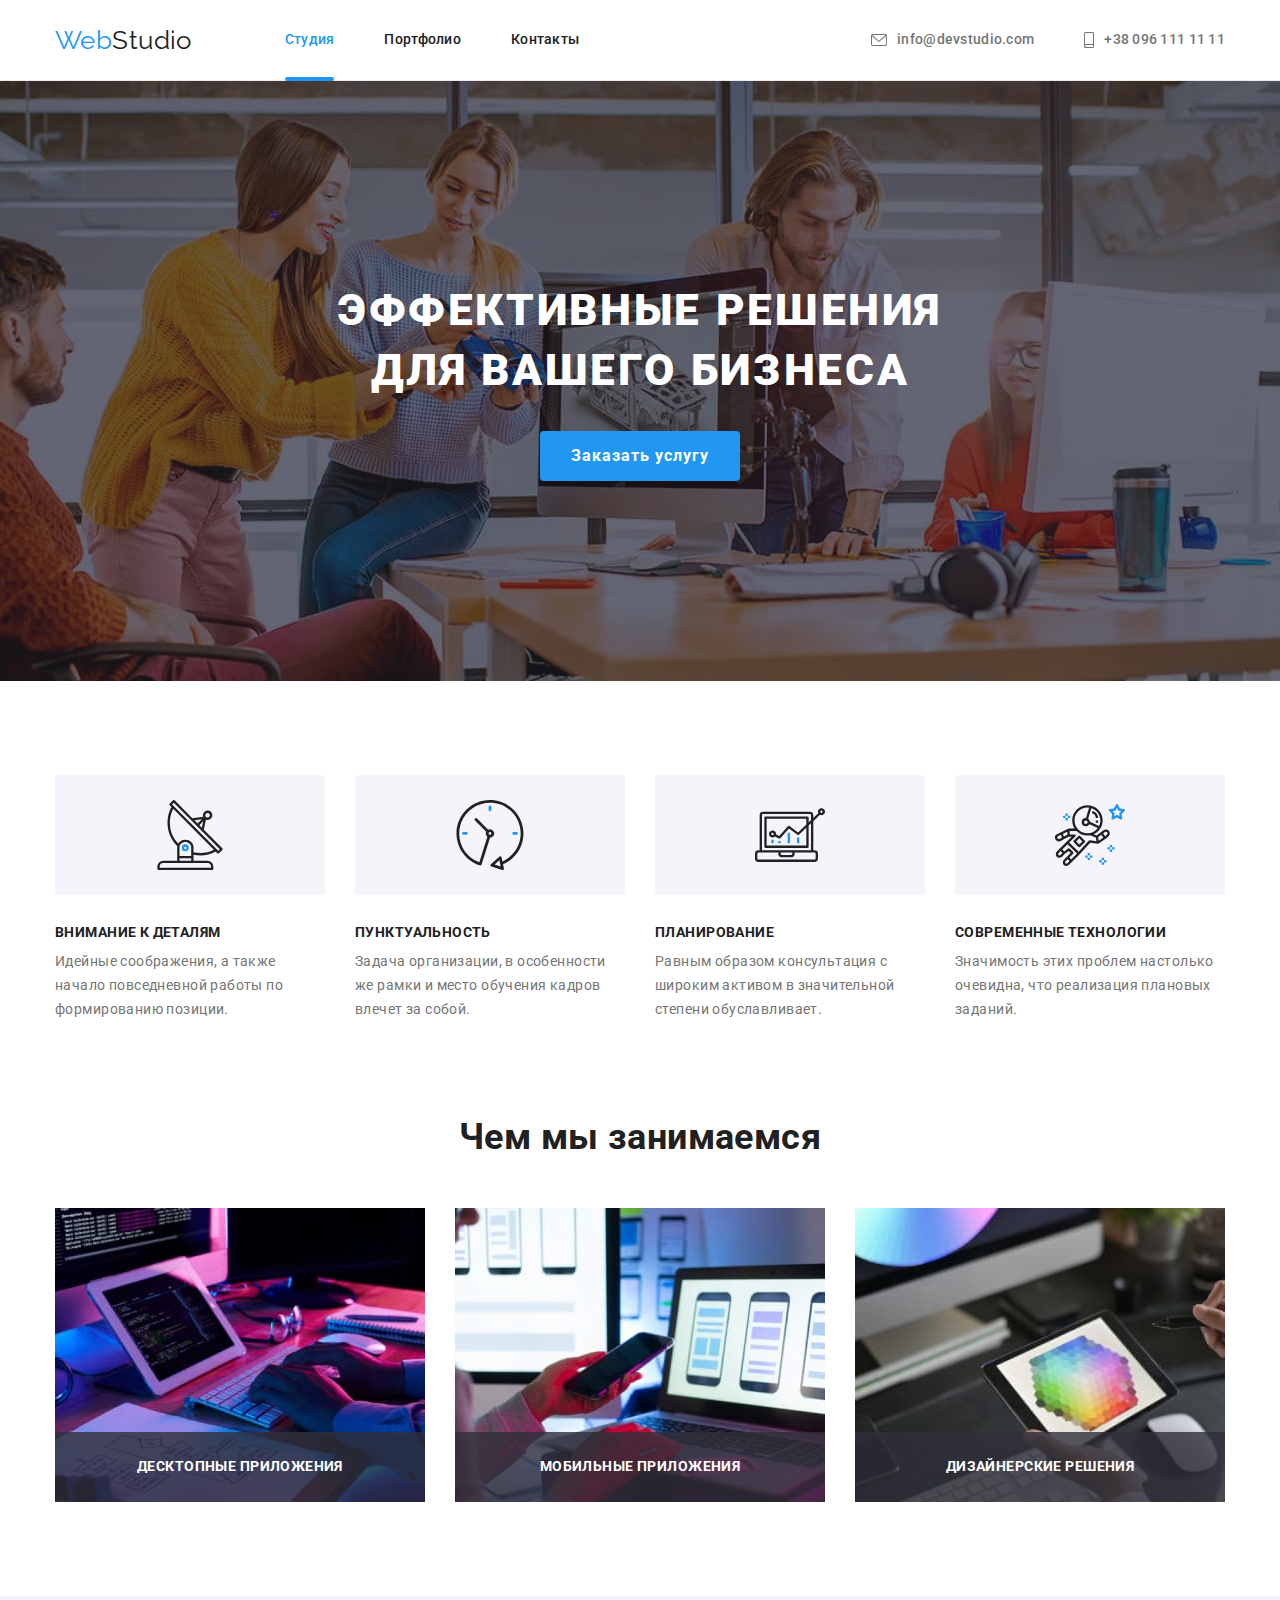
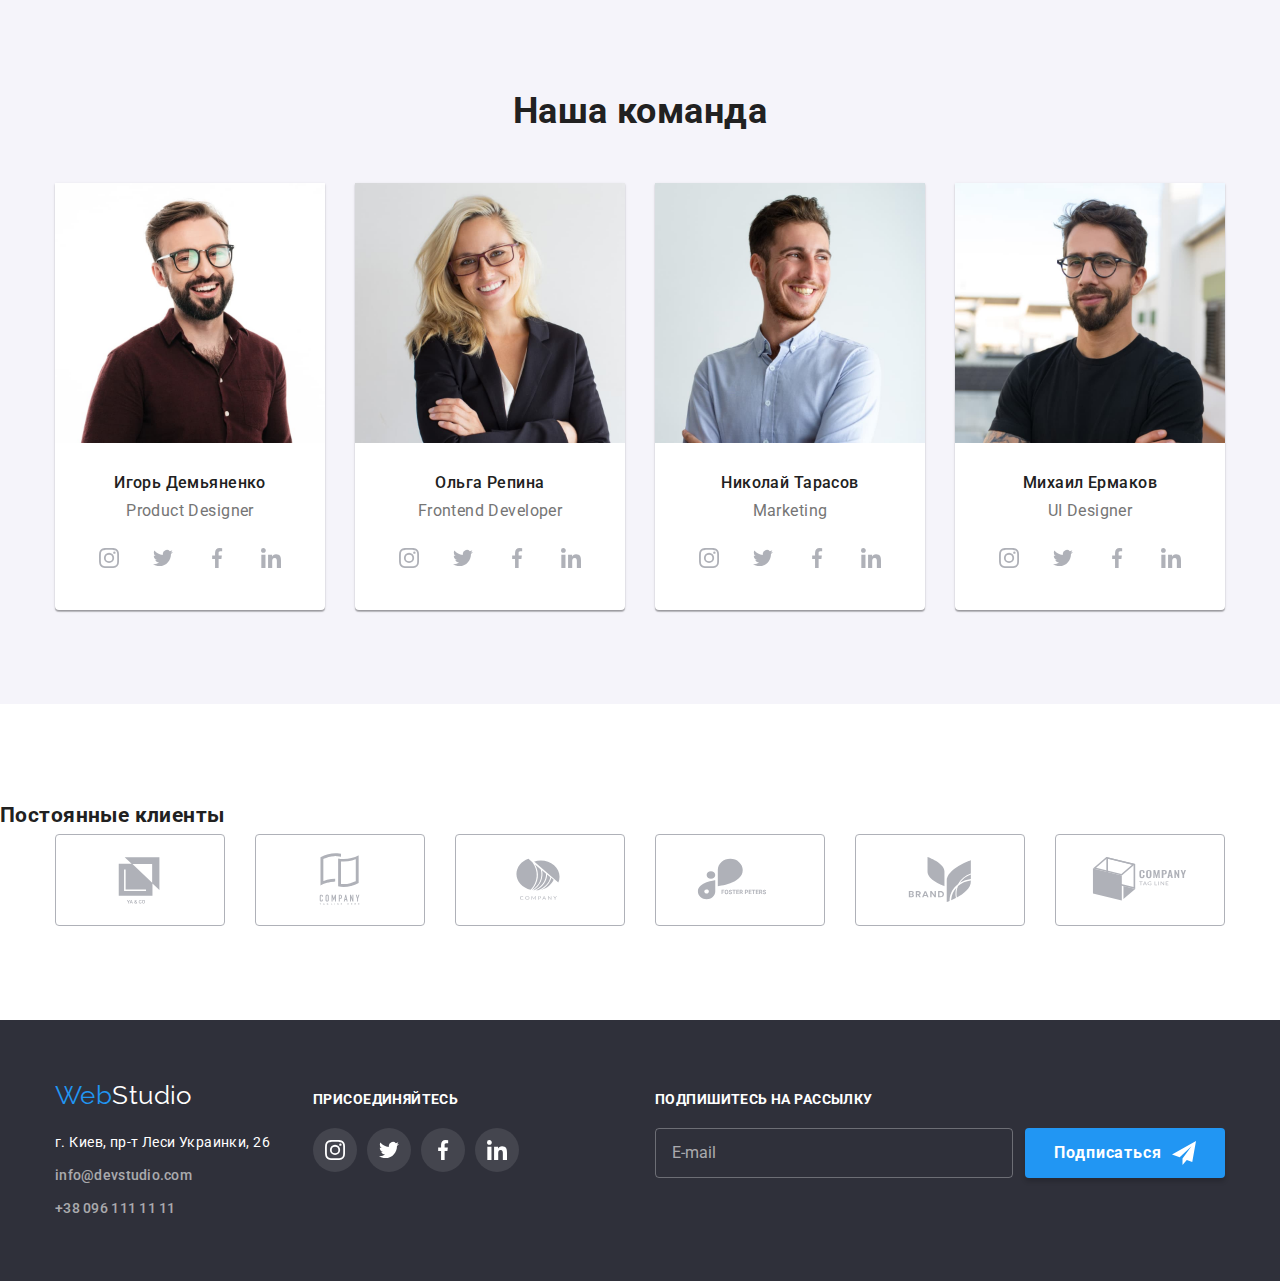
==== index.html @ b1c79ecc "Adds BEM and SASS" ====
<!DOCTYPE html>
<html lang="ru">
  <head>
    <meta charset="UTF-8" />
    <meta http-equiv="X-UA-Compatible" content="IE=edge" />
    <meta name="viewport" content="width=device-width, initial-scale=1.0" />
    <link
      href="https://fonts.googleapis.com/css2?family=Raleway:wght@700&family=Roboto:wght@400;500;700;900&display=swap"
      rel="stylesheet"
    />
    <link
      rel="stylesheet"
      href="https://cdnjs.cloudflare.com/ajax/libs/modern-normalize/1.1.0/modern-normalize.css"
    />
    <link rel="stylesheet" href="./css/main.min.css" />
    <title>Web Studio</title>
  </head>
  <body>
    <header class="header">
      <div class="container header__container">
        <nav class="nav-wrapper">
          <a lang="en" class="logo" href="./index.html">
            <span class="logo__wrapper">Web</span>Studio
          </a>
          <ul class="site-nav">
            <li class="site-nav__item">
              <a class="site-nav__link site-nav__link--current" href="./index.html">Студия</a>
            </li>
            <li class="site-nav__item">
              <a class="site-nav__link" href="./portfolio.html">Портфолио</a>
            </li>
            <li class="site-nav__item">
              <a class="site-nav__link" href="#">Контакты</a>
            </li>
          </ul>
        </nav>
        <ul class="contacts">
          <li class="contacts__item">
            <a class="contacts__link" href="mailto:info@devstudio.com">
              <svg class="icon contacts__icon" width="16" height="12">
                <use href="./images/icons.svg#icon-envelope"></use>
              </svg>
              info@devstudio.com</a
            >
          </li>
          <li class="contacts__item">
            <a class="contacts__link" href="tel:+380961111111">
              <svg class="icon contacts__icon" width="10" height="16">
                <use href="./images/icons.svg#icon-smartphone"></use>
              </svg>
              +38 096 111 11 11</a
            >
          </li>
        </ul>
      </div>
    </header>
    <main>
      <section class="hero">
        <div class="container">
          <h1 class="hero__title">Эффективные решения для вашего бизнеса</h1>
          <button class="form-button" data-modal-open type="button">Заказать услугу</button>
        </div>
      </section>
      <section class="features">
        <div class="container">
          <h2 class="visually-hidden">особенности</h2>
          <ul class="features__list">
            <li class="features__item">
              <div class="features__icon">
                <svg class="icon" width="70" height="70">
                  <use href="./images/icons.svg#icon-antenna"></use>
                </svg>
              </div>
              <h3 class="title features__title">Внимание к деталям</h3>
              <p>
                Идейные соображения, а также начало повседневной работы по формированию позиции.
              </p>
            </li>
            <li class="features__item">
              <div class="features__icon">
                <svg class="icon" width="70" height="70">
                  <use href="./images/icons.svg#icon-clock"></use>
                </svg>
              </div>
              <h3 class="title features__title">Пунктуальность</h3>
              <p>
                Задача организации, в особенности же рамки и место обучения кадров влечет за собой.
              </p>
            </li>
            <li class="features__item">
              <div class="features__icon">
                <svg class="icon" width="70" height="70">
                  <use href="./images/icons.svg#icon-diagram"></use>
                </svg>
              </div>
              <h3 class="title features__title">Планирование</h3>
              <p>
                Равным образом консультация с широким активом в значительной степени обуславливает.
              </p>
            </li>
            <li class="features__item">
              <div class="features__icon">
                <svg class="icon" width="70" height="70">
                  <use href="./images/icons.svg#icon-astronaut"></use>
                </svg>
              </div>
              <h3 class="title features__title">Современные технологии</h3>
              <p>Значимость этих проблем настолько очевидна, что реализация плановых заданий.</p>
            </li>
          </ul>
        </div>
      </section>
      <section class="section">
        <div class="container">
          <h2 class="title section__title">Чем мы занимаемся</h2>
          <ul class="occupation">
            <li class="occupation__item">
              <img
                src="./images/codig.jpg"
                class="img"
                alt="Десктопные приложения"
                width="370"
                height="294"
              />
              <div class="occupation__overlay">Десктопные приложения</div>
            </li>
            <li class="occupation__item">
              <img
                src="./images/adaptation.jpg"
                class="img"
                alt="Мобильные приложения"
                width="370"
                height="294"
              />
              <div class="occupation__overlay">Мобильные приложения</div>
            </li>
            <li class="occupation__item">
              <img
                src="./images/design.jpg"
                class="img"
                alt="Дизайнерские решения"
                width="370"
                height="294"
              />
              <div class="occupation__overlay">Дизайнерские решения</div>
            </li>
          </ul>
        </div>
      </section>
      <section class="section team">
        <div class="container">
          <h2 class="title section__title">Наша команда</h2>
          <ul class="team__list">
            <li class="team__item">
              <img
                src="./images/product_designer.jpg"
                class="img"
                alt="Игорь Демьяненко"
                width="270"
                height="260"
              />
              <div class="team__wrapper">
                <h3 class="title team__title">Игорь Демьяненко</h3>
                <p class="team__position">Product Designer</p>
                <ul class="icons-box">
                  <li class="icons-box__item">
                    <a href="#" class="icons-box__link">
                      <svg class="icon" width="20" height="20">
                        <use href="./images/icons.svg#icon-instagram"></use>
                      </svg>
                    </a>
                  </li>
                  <li class="icons-box__item">
                    <a href="#" class="icons-box__link">
                      <svg class="icon" width="20" height="20">
                        <use href="./images/icons.svg#icon-twitter"></use>
                      </svg>
                    </a>
                  </li>
                  <li class="icons-box__item">
                    <a href="#" class="icons-box__link">
                      <svg class="icon" width="20" height="20">
                        <use href="./images/icons.svg#icon-facebook"></use>
                      </svg>
                    </a>
                  </li>
                  <li class="icons-box__item">
                    <a href="#" class="icons-box__link">
                      <svg class="icon" width="20" height="20">
                        <use href="./images/icons.svg#icon-linkedin"></use>
                      </svg>
                    </a>
                  </li>
                </ul>
              </div>
            </li>
            <li class="team__item">
              <img
                src="./images/frontend_developer.jpg"
                class="img"
                alt="Ольга Репина"
                width="270"
                height="260"
              />
              <div class="team__wrapper">
                <h3 class="title team__title">Ольга Репина</h3>
                <p class="team__position">Frontend Developer</p>
                <ul class="icons-box">
                  <li class="icons-box__item">
                    <a href="#" class="icons-box__link">
                      <svg class="icon" width="20" height="20">
                        <use href="./images/icons.svg#icon-instagram"></use>
                      </svg>
                    </a>
                  </li>
                  <li class="icons-box__item">
                    <a href="#" class="icons-box__link">
                      <svg class="icon" width="20" height="20">
                        <use href="./images/icons.svg#icon-twitter"></use>
                      </svg>
                    </a>
                  </li>
                  <li class="icons-box__item">
                    <a href="#" class="icons-box__link">
                      <svg class="icon" width="20" height="20">
                        <use href="./images/icons.svg#icon-facebook"></use>
                      </svg>
                    </a>
                  </li>
                  <li class="icons-box__item">
                    <a href="#" class="icons-box__link">
                      <svg class="icon" width="20" height="20">
                        <use href="./images/icons.svg#icon-linkedin"></use>
                      </svg>
                    </a>
                  </li>
                </ul>
              </div>
            </li>
            <li class="team__item">
              <img
                src="./images/marketing.jpg"
                class="img"
                alt="Николай Тарасов"
                width="270"
                height="260"
              />
              <div class="team__wrapper">
                <h3 class="title team__title">Николай Тарасов</h3>
                <p class="team__position">Marketing</p>
                <ul class="icons-box">
                  <li class="icons-box__item">
                    <a href="#" class="icons-box__link">
                      <svg class="icon" width="20" height="20">
                        <use href="./images/icons.svg#icon-instagram"></use>
                      </svg>
                    </a>
                  </li>
                  <li class="icons-box__item">
                    <a href="#" class="icons-box__link">
                      <svg class="icon" width="20" height="20">
                        <use href="./images/icons.svg#icon-twitter"></use>
                      </svg>
                    </a>
                  </li>
                  <li class="icons-box__item">
                    <a href="#" class="icons-box__link">
                      <svg class="icon" width="20" height="20">
                        <use href="./images/icons.svg#icon-facebook"></use>
                      </svg>
                    </a>
                  </li>
                  <li class="icons-box__item">
                    <a href="#" class="icons-box__link">
                      <svg class="icon" width="20" height="20">
                        <use href="./images/icons.svg#icon-linkedin"></use>
                      </svg>
                    </a>
                  </li>
                </ul>
              </div>
            </li>
            <li class="team__item">
              <img
                src="./images/ui_designer.jpg"
                class="img"
                alt="Михаил Ермаков"
                width="270"
                height="260"
              />
              <div class="team__wrapper">
                <h3 class="title team__title">Михаил Ермаков</h3>
                <p class="team__position">UI Designer</p>
                <ul class="icons-box">
                  <li class="icons-box__item">
                    <a href="#" class="icons-box__link">
                      <svg class="icon" width="20" height="20">
                        <use href="./images/icons.svg#icon-instagram"></use>
                      </svg>
                    </a>
                  </li>
                  <li class="icons-box__item">
                    <a href="#" class="icons-box__link">
                      <svg class="icon" width="20" height="20">
                        <use href="./images/icons.svg#icon-twitter"></use>
                      </svg>
                    </a>
                  </li>
                  <li class="icons-box__item">
                    <a href="#" class="icons-box__link">
                      <svg class="icon" width="20" height="20">
                        <use href="./images/icons.svg#icon-facebook"></use>
                      </svg>
                    </a>
                  </li>
                  <li class="icons-box__item">
                    <a href="#" class="icons-box__link">
                      <svg class="icon" width="20" height="20">
                        <use href="./images/icons.svg#icon-linkedin"></use>
                      </svg>
                    </a>
                  </li>
                </ul>
              </div>
            </li>
          </ul>
        </div>
      </section>
      <section class="section">
        <h2 class="title section-title">Постоянные клиенты</h2>
        <div class="container">
          <ul class="clients">
            <li class="clients__item">
              <a href="#" class="clients__link">
                <svg class="icon" width="106" height="60">
                  <use href="./images/icons.svg#icon-logo"></use>
                </svg>
              </a>
            </li>
            <li class="clients__item">
              <a href="#" class="clients__link">
                <svg class="icon" width="106" height="60">
                  <use href="./images/icons.svg#icon-logo_2"></use>
                </svg>
              </a>
            </li>
            <li class="clients__item">
              <a href="#" class="clients__link">
                <svg class="icon" width="106" height="60">
                  <use href="./images/icons.svg#icon-logo_3"></use>
                </svg>
              </a>
            </li>
            <li class="clients__item">
              <a href="#" class="clients__link">
                <svg class="icon" width="106" height="60">
                  <use href="./images/icons.svg#icon-logo_4"></use>
                </svg>
              </a>
            </li>
            <li class="clients__item">
              <a href="#" class="clients__link">
                <svg class="icon" width="106" height="60">
                  <use href="./images/icons.svg#icon-logo_5"></use>
                </svg>
              </a>
            </li>
            <li class="clients__item">
              <a href="#" class="clients__link">
                <svg class="icon" width="106" height="60">
                  <use href="./images/icons.svg#icon-logo_6"></use>
                </svg>
              </a>
            </li>
          </ul>
        </div>
      </section>
    </main>
    <footer class="footer">
      <div class="container footer__container">
        <div class="address-wrapper">
          <a lang="en" class="logo footer__logo" href="./index.html"
            ><span class="logo__wrapper">Web</span>Studio</a
          >
          <address class="contact-info">
            <p>г. Киев, пр-т Леси Украинки, 26</p>
            <a class="contact-info__link" href="mailto:info@devstudio.com">info@devstudio.com</a>
            <br />
            <a class="contact-info__link" href="tel:+380961111111">+38 096 111 11 11</a>
          </address>
        </div>
        <div class="social-icons">
          <h2 class="title social-icons__title">Присоединяйтесь</h2>
          <ul class="icons-box">
            <li class="icons-box__item">
              <a href="#" class="icons-box__link social-icons__link">
                <svg class="icon" width="20" height="20">
                  <use href="./images/icons.svg#icon-instagram"></use>
                </svg>
              </a>
            </li>
            <li class="icons-box__item">
              <a href="#" class="icons-box__link social-icons__link">
                <svg class="icon" width="20" height="20">
                  <use href="./images/icons.svg#icon-twitter"></use>
                </svg>
              </a>
            </li>
            <li class="icons-box__item">
              <a href="#" class="icons-box__link social-icons__link">
                <svg class="icon" width="20" height="20">
                  <use href="./images/icons.svg#icon-facebook"></use>
                </svg>
              </a>
            </li>
            <li class="icons-box__item">
              <a href="#" class="icons-box__link social-icons__link">
                <svg class="icon" width="20" height="20">
                  <use href="./images/icons.svg#icon-linkedin"></use>
                </svg>
              </a>
            </li>
          </ul>
        </div>
        <form class="subscribe-form" name="subscribe-form" autocomplete="on">
          <label class="title subscribe-form__title" for="footer-email"
            >Подпишитесь на рассылку</label
          >
          <div class="subscribe-form__wrapper">
            <input
              class="subscribe-form__input"
              id="footer-email"
              name="footer-email"
              type="email"
              placeholder="E-mail"
            />
            <button class="form-button subscribe-form__form-button" type="submit">
              Подписаться
              <svg class="icon form-button__icon" width="24" height="24">
                <use href="./images/icons.svg#icon-send"></use>
              </svg>
            </button>
          </div>
        </form>
      </div>
    </footer>
    <div class="modal__backdrop modal__backdrop--is-hidden" data-modal>
      <div class="modal">
        <button class="modal__button" data-modal-close type="button">
          <svg class="icon" width="18" height="18">
            <use href="./images/icons.svg#icon-close"></use>
          </svg>
        </button>
        <h2 class="title modal__title">Оставьте свои данные, мы вам перезвоним</h2>
        <form class="order-form" name="order-form" autocomplete="on">
          <label class="order-form__label">
            <span class="order-form__label-name">Имя</span>
            <input class="order-form__input" name="modal-name" type="text" />
            <span class="order-form__label-icon">
              <svg class="icon" width="18" height="18">
                <use href="./images/icons.svg#person-form"></use>
              </svg>
            </span>
          </label>
          <label class="order-form__label">
            <span class="order-form__label-name">Телефон</span>
            <input class="order-form__input" name="modal-phone" type="tel" />
            <span class="order-form__label-icon">
              <svg class="icon" width="18" height="18">
                <use href="./images/icons.svg#phone-form"></use>
              </svg>
            </span>
          </label>
          <label class="order-form__label">
            <span class="order-form__label-name">Почта</span>
            <input class="order-form__input" name="modal-email" type="email" />
            <span class="order-form__label-icon">
              <svg class="icon" width="18" height="18">
                <use href="./images/icons.svg#email-form"></use>
              </svg>
            </span>
          </label>
          <label class="order-form__label">
            <span class="order-form__label-name">Комментарий</span>
            <textarea
              class="order-form__comments"
              name="comments"
              placeholder="Введите текст"
            ></textarea>
          </label>
          <label class="order-form__label-checkbox">
            <input class="order-form__agree-checkbox" name="agree-checkbox" type="checkbox" />
            <svg class="order-form__checkbox-icon" width="16" height="15">
              <use href="./images/icons.svg#icon-check"></use>
            </svg>
            Соглашаюсь с рассылкой и принимаю&nbsp
            <a class="order-form__checkbox-link" href="#">Условия договора</a>
          </label>
          <button class="form-button modal__form-button" type="submit">Отправить</button>
        </form>
      </div>
    </div>
    <script src="./js/modal.js"></script>
  </body>
</html>
---- css/main.min.css ----
body{font-family:'Roboto', Tahoma, Geneva, Verdana, sans-serif;font-size:14px;line-height:1.71;letter-spacing:0.03em;color:#757575;background-color:#fff}h1,h2,h3,p{margin-top:0;margin-bottom:0}ul{margin-top:0;margin-bottom:0;padding-left:0;list-style:none}.container{margin-right:auto;margin-left:auto;padding-right:15px;padding-left:15px;width:1200px}.container--flexed{display:-webkit-box;display:-ms-flexbox;display:flex;-webkit-box-align:center;-ms-flex-align:center;align-items:center}.nav-wrapper{display:-webkit-box;display:-ms-flexbox;display:flex;-webkit-box-align:center;-ms-flex-align:center;align-items:center}.visually-hidden{position:absolute;clip:rect(0 0 0 0);width:1px;height:1px;margin:-1px}.section{padding-top:94px;padding-bottom:94px}.section__title{margin-bottom:50px;font-size:36px;line-height:1.17;text-align:center}.form-button{width:200px;padding:10px 0;border-width:0;border-radius:4px;-webkit-box-shadow:0px 4px 4px rgba(0,0,0,0.15);box-shadow:0px 4px 4px rgba(0,0,0,0.15);-webkit-transition:background-color 250ms cubic-bezier(0.4, 0, 0.2, 1);transition:background-color 250ms cubic-bezier(0.4, 0, 0.2, 1);font-weight:700;font-size:16px;line-height:1.87;text-align:center;letter-spacing:0.06em;cursor:pointer;color:#fff;background-color:#2196f3}.form-button:hover,.form-button:focus{background-color:#188ce8}.form-button__icon{margin-left:10px}.button{display:inline-block;padding-top:6px;padding-bottom:6px;padding-left:22px;padding-right:22px;border-width:0;border-radius:4px;-webkit-transition:color 250ms cubic-bezier(0.4, 0, 0.2, 1),background-color 250ms cubic-bezier(0.4, 0, 0.2, 1),-webkit-box-shadow 250ms cubic-bezier(0.4, 0, 0.2, 1);transition:color 250ms cubic-bezier(0.4, 0, 0.2, 1),background-color 250ms cubic-bezier(0.4, 0, 0.2, 1),-webkit-box-shadow 250ms cubic-bezier(0.4, 0, 0.2, 1);transition:color 250ms cubic-bezier(0.4, 0, 0.2, 1),background-color 250ms cubic-bezier(0.4, 0, 0.2, 1),box-shadow 250ms cubic-bezier(0.4, 0, 0.2, 1);transition:color 250ms cubic-bezier(0.4, 0, 0.2, 1),background-color 250ms cubic-bezier(0.4, 0, 0.2, 1),box-shadow 250ms cubic-bezier(0.4, 0, 0.2, 1),-webkit-box-shadow 250ms cubic-bezier(0.4, 0, 0.2, 1);font-family:inherit;font-weight:500;font-size:16px;line-height:1.62;cursor:pointer;color:#212121;background-color:#f5f4fa}.button:hover,.button:focus,.button--current{color:#fff;background-color:#2196f3;-webkit-box-shadow:0px 3px 1px rgba(0,0,0,0.1),0px 1px 2px rgba(0,0,0,0.08),0px 2px 2px rgba(0,0,0,0.12);box-shadow:0px 3px 1px rgba(0,0,0,0.1),0px 1px 2px rgba(0,0,0,0.08),0px 2px 2px rgba(0,0,0,0.12)}.title{font-weight:700;color:#212121}.icon{display:block;fill:currentColor}.img{display:block}.header{border-bottom:1px solid #ececec}.header__container{display:-webkit-box;display:-ms-flexbox;display:flex;-webkit-box-align:center;-ms-flex-align:center;align-items:center}.logo{font-family:'Raleway', Tahoma, Geneva, Verdana, sans-serif;font-size:26px;line-height:1.19;color:#212121;text-decoration:none}.logo__wrapper{color:#2196f3}.site-nav{display:-webkit-box;display:-ms-flexbox;display:flex;margin-left:93px}.site-nav__item{position:relative}.site-nav__item:not(:last-child){margin-right:50px}.site-nav__link{display:block;padding-top:32px;padding-bottom:32px;-webkit-transition:color 250ms cubic-bezier(0.4, 0, 0.2, 1);transition:color 250ms cubic-bezier(0.4, 0, 0.2, 1);font-weight:500;line-height:1.14;letter-spacing:0.02em;color:#212121;text-decoration:none}.site-nav__link:hover,.site-nav__link:focus{color:#2196f3}.site-nav__link--current{color:#2196f3}.site-nav__link--current::after{content:'';position:absolute;left:0;bottom:-1px;height:4px;width:100%;background-color:#2196f3;border-radius:2px}.contacts{display:-webkit-box;display:-ms-flexbox;display:flex;margin-left:auto}.contacts__item+.contacts__item{margin-left:50px}.contacts__link{display:-webkit-box;display:-ms-flexbox;display:flex;-webkit-box-align:center;-ms-flex-align:center;align-items:center;-webkit-transition:color 250ms cubic-bezier(0.4, 0, 0.2, 1);transition:color 250ms cubic-bezier(0.4, 0, 0.2, 1);font-weight:500;line-height:1.14;letter-spacing:0.02em;text-decoration:none;color:inherit}.contacts__link:hover,.contacts__link:focus{color:#2196f3}.contacts__icon{margin-right:10px}.hero{max-width:1600px;margin:auto;padding-top:200px;padding-bottom:200px;background-color:#2f303a;background-image:-webkit-gradient(linear, left top, right top, from(rgba(47,48,58,0.4)), to(rgba(47,48,58,0.4))),url(../images/hero-img.jpg);background-image:linear-gradient(to right, rgba(47,48,58,0.4), rgba(47,48,58,0.4)),url(../images/hero-img.jpg);background-size:cover;background-position:center;text-align:center}.hero__title{margin-left:auto;margin-right:auto;margin-bottom:30px;width:696px;font-weight:900;font-size:44px;line-height:1.36;text-align:center;letter-spacing:0.06em;text-transform:uppercase;color:#fff}.features{padding-top:94px}.features__title{margin-bottom:10px;font-size:inherit;line-height:1.14;text-transform:uppercase}.features__list{display:-webkit-box;display:-ms-flexbox;display:flex}.features__item{width:270px}.features__item:not(:last-child){margin-right:30px}.features__icon{display:-webkit-box;display:-ms-flexbox;display:flex;height:120px;-webkit-box-pack:center;-ms-flex-pack:center;justify-content:center;-webkit-box-align:center;-ms-flex-align:center;align-items:center;background-color:#f5f4fa;border-radius:4px;margin-bottom:30px}.occupation{display:-webkit-box;display:-ms-flexbox;display:flex;-webkit-box-pack:justify;-ms-flex-pack:justify;justify-content:space-between}.occupation__item{position:relative}.occupation__overlay{position:absolute;left:0;bottom:0;width:100%;padding-top:27px;padding-bottom:27px;text-align:center;line-height:1.14;text-transform:uppercase;color:#fff;background-color:rgba(47,48,58,0.8);font-weight:700}.team{background-color:#f5f4fa}.team__list{display:-webkit-box;display:-ms-flexbox;display:flex;-webkit-box-pack:justify;-ms-flex-pack:justify;justify-content:space-between}.team__item{border-radius:0px 0px 4px 4px;text-align:center;background-color:#fff;-webkit-box-shadow:0px 1px 3px rgba(0,0,0,0.12),0px 1px 1px rgba(0,0,0,0.14),0px 2px 1px rgba(0,0,0,0.2);box-shadow:0px 1px 3px rgba(0,0,0,0.12),0px 1px 1px rgba(0,0,0,0.14),0px 2px 1px rgba(0,0,0,0.2)}.team__wrapper{padding:30px 32px}.team__title{margin-bottom:10px;font-weight:500;font-size:16px;line-height:1.19}.team__position{margin-bottom:16px;font-size:16px;line-height:1.18}.icons-box{display:-webkit-box;display:-ms-flexbox;display:flex}.icons-box__item{width:44px;height:44px}.icons-box__item:not(:last-child){margin-right:10px}.icons-box__link{display:-webkit-box;display:-ms-flexbox;display:flex;-webkit-box-align:center;-ms-flex-align:center;align-items:center;-webkit-box-pack:center;-ms-flex-pack:center;justify-content:center;width:100%;height:100%;border-radius:50%;-webkit-transition:color 250ms cubic-bezier(0.4, 0, 0.2, 1),background-color 250ms cubic-bezier(0.4, 0, 0.2, 1);transition:color 250ms cubic-bezier(0.4, 0, 0.2, 1),background-color 250ms cubic-bezier(0.4, 0, 0.2, 1);color:#afb1b8}.icons-box__link:hover,.icons-box__link:focus{background-color:#2196f3;color:#fff}.clients{display:-webkit-box;display:-ms-flexbox;display:flex;-webkit-box-pack:center;-ms-flex-pack:center;justify-content:center}.clients__item{width:170px;height:92px}.clients__item:not(:last-child){margin-right:30px}.clients__link{display:-webkit-box;display:-ms-flexbox;display:flex;-webkit-box-align:center;-ms-flex-align:center;align-items:center;-webkit-box-pack:center;-ms-flex-pack:center;justify-content:center;width:100%;height:100%;padding:0;border:1px solid #afb1b8;border-radius:4px;-webkit-transition:color 250ms cubic-bezier(0.4, 0, 0.2, 1),background-color 250ms cubic-bezier(0.4, 0, 0.2, 1),border-color 250ms cubic-bezier(0.4, 0, 0.2, 1);transition:color 250ms cubic-bezier(0.4, 0, 0.2, 1),background-color 250ms cubic-bezier(0.4, 0, 0.2, 1),border-color 250ms cubic-bezier(0.4, 0, 0.2, 1);color:#afb1b8}.clients__link:hover,.clients__link:focus{color:#2196f3;background-color:#fff;border-color:#2196f3}.portfolio-filter{display:-webkit-box;display:-ms-flexbox;display:flex;-webkit-box-pack:center;-ms-flex-pack:center;justify-content:center;margin-bottom:50px}.portfolio-filter__item:not(:last-child){margin-right:8px}.portfolio-list{display:-webkit-box;display:-ms-flexbox;display:flex;-ms-flex-wrap:wrap;flex-wrap:wrap}.portfolio-list__item{width:calc((100% - 60px) / 3);margin-right:30px;margin-bottom:30px;-webkit-transition:-webkit-box-shadow 250ms cubic-bezier(0.4, 0, 0.2, 1);transition:-webkit-box-shadow 250ms cubic-bezier(0.4, 0, 0.2, 1);transition:box-shadow 250ms cubic-bezier(0.4, 0, 0.2, 1);transition:box-shadow 250ms cubic-bezier(0.4, 0, 0.2, 1), -webkit-box-shadow 250ms cubic-bezier(0.4, 0, 0.2, 1)}.portfolio-list__item:nth-child(3n){margin-right:0}.portfolio-list__item:nth-last-child(-n+3){margin-bottom:0}.portfolio-list__item:hover .portfolio-list__img-overlay{-webkit-transform:translateY(0);transform:translateY(0)}.portfolio-list__item:hover,.portfolio-list__item:focus{-webkit-box-shadow:0px 1px 1px rgba(0,0,0,0.12),0px 4px 4px rgba(0,0,0,0.06),1px 4px 6px rgba(0,0,0,0.16);box-shadow:0px 1px 1px rgba(0,0,0,0.12),0px 4px 4px rgba(0,0,0,0.06),1px 4px 6px rgba(0,0,0,0.16)}.portfolio-list__img-wrapper{position:relative;overflow:hidden}.portfolio-list__img-overlay{position:absolute;top:0;left:0;width:100%;height:100%;-webkit-transform:translateY(100%);transform:translateY(100%);-webkit-transition:-webkit-transform 250ms cubic-bezier(0.4, 0, 0.2, 1);transition:-webkit-transform 250ms cubic-bezier(0.4, 0, 0.2, 1);transition:transform 250ms cubic-bezier(0.4, 0, 0.2, 1);transition:transform 250ms cubic-bezier(0.4, 0, 0.2, 1), -webkit-transform 250ms cubic-bezier(0.4, 0, 0.2, 1);padding:63px 24px;font-size:18px;line-height:1.56;color:#fff;background-color:rgba(33,150,243,0.9)}.portfolio-list__description-wrapper{padding:20px 24px;border:1px solid #eeeeee;border-top:none}.portfolio-list__title{margin-bottom:4px;font-size:18px;line-height:2;letter-spacing:0.06em}.portfolio-list__project-description{font-size:16px;line-height:1.87}.footer{padding-top:60px;padding-bottom:60px;background-color:#2f303a}.footer__container{display:-webkit-box;display:-ms-flexbox;display:flex;-webkit-box-pack:justify;-ms-flex-pack:justify;justify-content:space-between}.footer__logo{display:inline-block;padding-bottom:20px;color:#fff}.contact-info{font-style:normal;color:#fff}.contact-info__link{display:inline-block;margin-top:9px;-webkit-transition:color 250ms cubic-bezier(0.4, 0, 0.2, 1);transition:color 250ms cubic-bezier(0.4, 0, 0.2, 1);font-weight:500;line-height:1.71;letter-spacing:0.02em;text-decoration:none;color:rgba(255,255,255,0.6)}.contact-info__link:hover,.contact-info__link:focus{color:#2196f3}.social-icons{margin-right:93px;padding-top:12px}.social-icons__title{margin-bottom:20px;font-size:14px;line-height:1.14;color:#fff;text-transform:uppercase}.social-icons__link{-webkit-transition:background-color 250ms cubic-bezier(0.4, 0, 0.2, 1);transition:background-color 250ms cubic-bezier(0.4, 0, 0.2, 1);background-color:rgba(255,255,255,0.1);color:#fff}.subscribe-form{padding-top:12px}.subscribe-form__title{display:block;margin-bottom:20px;font-size:14px;line-height:1.14;color:#fff;text-transform:uppercase}.subscribe-form__wrapper{display:-webkit-box;display:-ms-flexbox;display:flex}.subscribe-form__input{width:358px;padding:15px 16px;margin-right:12px;-webkit-transition:border-color 250ms cubic-bezier(0.4, 0, 0.2, 1),outline 250ms cubic-bezier(0.4, 0, 0.2, 1);transition:border-color 250ms cubic-bezier(0.4, 0, 0.2, 1),outline 250ms cubic-bezier(0.4, 0, 0.2, 1);color:#fff;border:1px solid rgba(255,255,255,0.3);border-radius:4px;background-color:inherit}.subscribe-form__input::-webkit-input-placeholder{color:rgba(255,255,255,0.6);font-size:16px;line-height:1.25}.subscribe-form__input:-ms-input-placeholder{color:rgba(255,255,255,0.6);font-size:16px;line-height:1.25}.subscribe-form__input::-ms-input-placeholder{color:rgba(255,255,255,0.6);font-size:16px;line-height:1.25}.subscribe-form__input::placeholder{color:rgba(255,255,255,0.6);font-size:16px;line-height:1.25}.subscribe-form__input:focus{border-color:#2196f3;outline:#2196f3}.subscribe-form__form-button{display:-webkit-box;display:-ms-flexbox;display:flex;-webkit-box-align:center;-ms-flex-align:center;align-items:center;-webkit-box-pack:center;-ms-flex-pack:center;justify-content:center}.modal{position:absolute;top:50%;left:50%;-webkit-transform:translate(-50%, -50%) scale(1);transform:translate(-50%, -50%) scale(1);-webkit-transition:-webkit-transform 250ms cubic-bezier(0.4, 0, 0.2, 1);transition:-webkit-transform 250ms cubic-bezier(0.4, 0, 0.2, 1);transition:transform 250ms cubic-bezier(0.4, 0, 0.2, 1);transition:transform 250ms cubic-bezier(0.4, 0, 0.2, 1), -webkit-transform 250ms cubic-bezier(0.4, 0, 0.2, 1);width:528px;height:581px;padding:40px;background-color:#fff;-webkit-box-shadow:0px 1px 3px rgba(0,0,0,0.12),0px 1px 1px rgba(0,0,0,0.14),0px 2px 1px rgba(0,0,0,0.2);box-shadow:0px 1px 3px rgba(0,0,0,0.12),0px 1px 1px rgba(0,0,0,0.14),0px 2px 1px rgba(0,0,0,0.2);border-radius:4px}.modal__title{margin-bottom:12px;font-size:20px;line-height:1.15;letter-spacing:0.03em}.modal__backdrop{position:fixed;top:0;bottom:0;width:100%;height:100%;-webkit-transition:opacity 250ms cubic-bezier(0.4, 0, 0.2, 1),visibility 250ms cubic-bezier(0.4, 0, 0.2, 1);transition:opacity 250ms cubic-bezier(0.4, 0, 0.2, 1),visibility 250ms cubic-bezier(0.4, 0, 0.2, 1);background-color:rgba(0,0,0,0.2);opacity:1}.modal__backdrop--is-hidden{opacity:0;pointer-events:none;visibility:hidden}.modal__backdrop--is-hidden .modal{-webkit-transform:translate(-50%, -50%) scale(0.5);transform:translate(-50%, -50%) scale(0.5)}.modal__button{position:absolute;top:8px;right:8px;-webkit-transition:color 250ms cubic-bezier(0.4, 0, 0.2, 1);transition:color 250ms cubic-bezier(0.4, 0, 0.2, 1);padding:5px;background-color:#fff;border:1px solid rgba(0,0,0,0.1);border-radius:50%;cursor:pointer;color:#212121}.modal__button:hover,.modal__button:focus{color:#2196f3}.modal__form-button{display:block;margin:0 auto}.order-form__label{position:relative;display:block;margin-bottom:10px}.order-form__label:nth-of-type(4){margin-bottom:20px}.order-form__label:last-of-type{display:-webkit-box;display:-ms-flexbox;display:flex;-webkit-box-align:center;-ms-flex-align:center;align-items:center;padding-left:12px;margin-bottom:30px}.order-form__label-name{display:block;margin-bottom:4px;font-size:12px;line-height:1.16;letter-spacing:0.01em}.order-form__label-icon{position:absolute;left:12px;bottom:12px;-webkit-transition:color 250ms cubic-bezier(0.4, 0, 0.2, 1);transition:color 250ms cubic-bezier(0.4, 0, 0.2, 1);color:#212121}.order-form__input{display:block;width:448px;padding:11px 11px 11px 42px;-webkit-transition:border-color 250ms cubic-bezier(0.4, 0, 0.2, 1),outline 250ms cubic-bezier(0.4, 0, 0.2, 1);transition:border-color 250ms cubic-bezier(0.4, 0, 0.2, 1),outline 250ms cubic-bezier(0.4, 0, 0.2, 1);border:1px solid rgba(33,33,33,0.2);border-radius:4px}.order-form__input:focus+.order-form__label-icon{color:#2196f3}.order-form__comments{display:block;width:448px;height:120px;padding:12px 16px;resize:none;-webkit-transition:border-color 250ms cubic-bezier(0.4, 0, 0.2, 1),outline 250ms cubic-bezier(0.4, 0, 0.2, 1);transition:border-color 250ms cubic-bezier(0.4, 0, 0.2, 1),outline 250ms cubic-bezier(0.4, 0, 0.2, 1);line-height:1.14;letter-spacing:0.01em;border:1px solid rgba(33,33,33,0.2);border-radius:4px}.order-form__comments::-webkit-input-placeholder{color:rgba(117,117,117,0.5)}.order-form__comments:-ms-input-placeholder{color:rgba(117,117,117,0.5)}.order-form__comments::-ms-input-placeholder{color:rgba(117,117,117,0.5)}.order-form__comments::placeholder{color:rgba(117,117,117,0.5)}.order-form__input:focus,.order-form__comments:focus{border-color:#2196f3;outline:#2196f3}.order-form__label-checkbox{display:-webkit-box;display:-ms-flexbox;display:flex;-webkit-box-align:center;-ms-flex-align:center;align-items:center;padding-left:12px;margin-bottom:30px}.order-form__checkbox-icon{margin-right:7px;-webkit-transition:background-color 250ms cubic-bezier(0.4, 0, 0.2, 1),border-color 250ms cubic-bezier(0.4, 0, 0.2, 1);transition:background-color 250ms cubic-bezier(0.4, 0, 0.2, 1),border-color 250ms cubic-bezier(0.4, 0, 0.2, 1);border:2px solid #212121;border-radius:2px}.order-form__agree-checkbox{-webkit-appearance:none;-moz-appearance:none;appearance:none}.order-form__agree-checkbox:checked+.order-form__checkbox-icon{background-color:#2196f3;background-origin:border-box;border-color:#2196f3}.order-form__checkbox-link{color:#2196f3}
/*# sourceMappingURL=main.min.css.map */
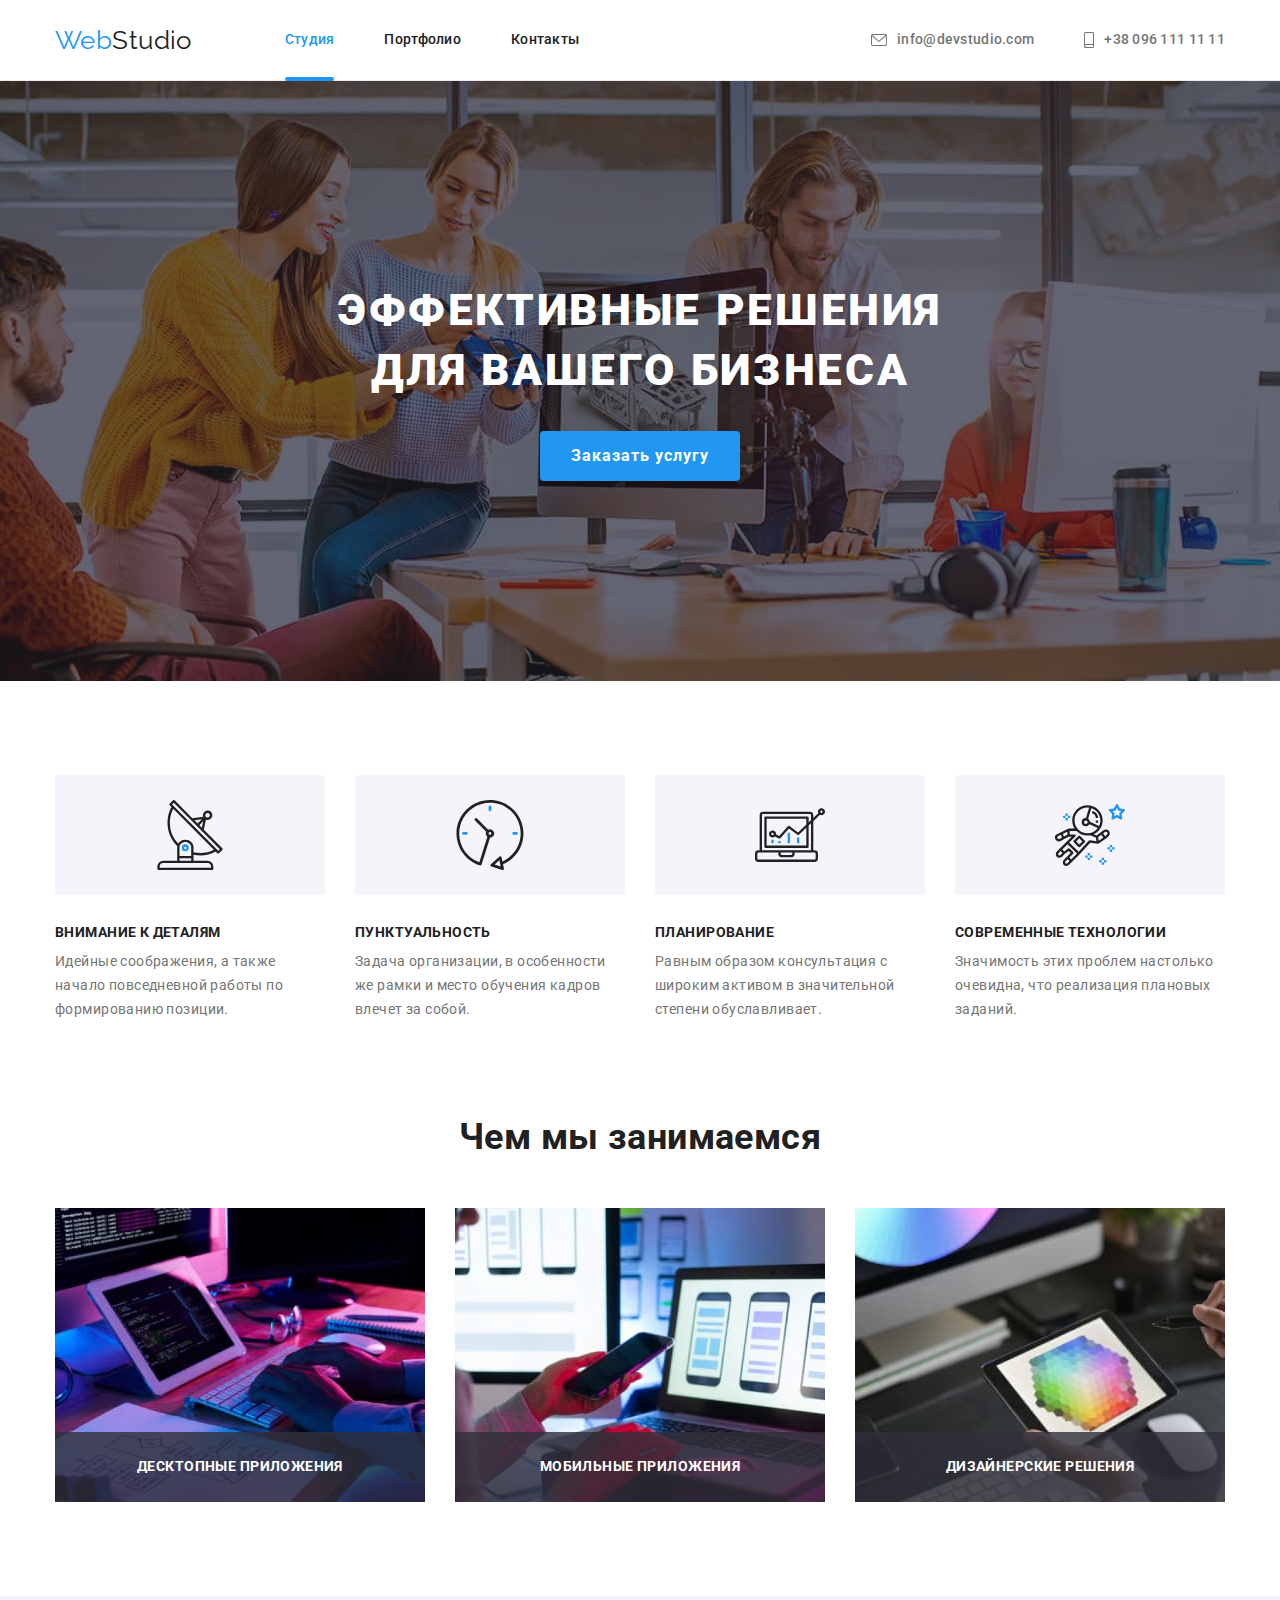
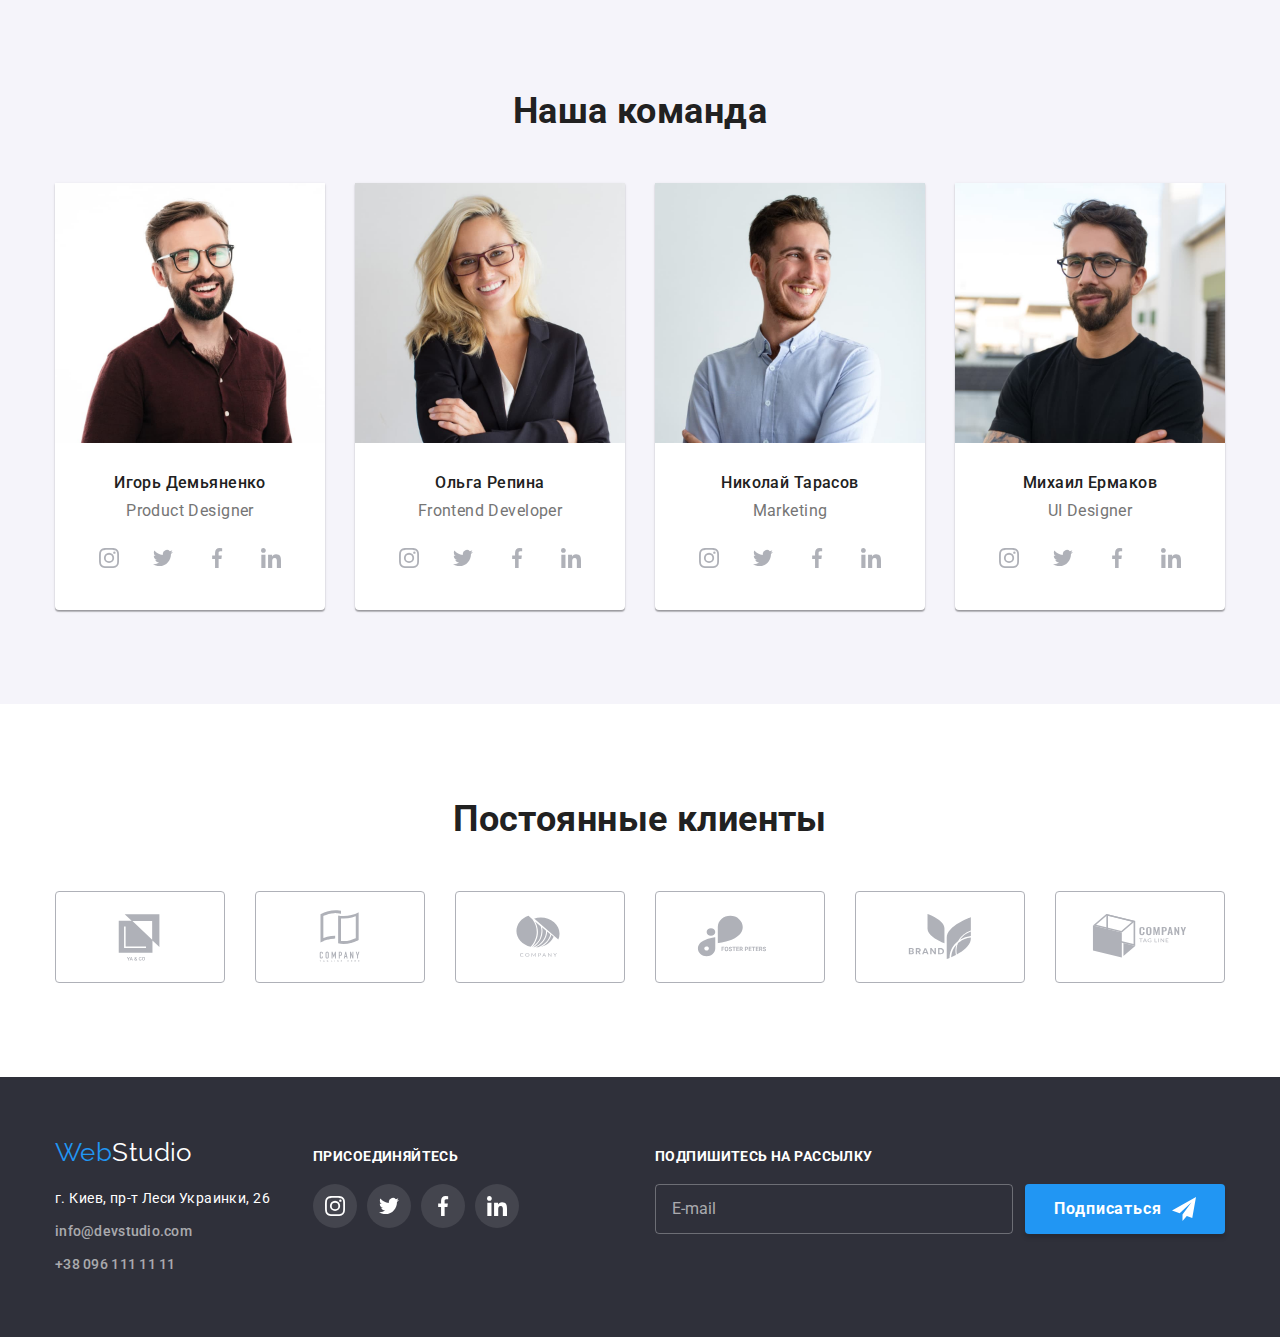
==== commit e2ac8ef2: "Fix title" ====
--- a/index.html
+++ b/index.html
@@ -327,7 +327,7 @@
         </div>
       </section>
       <section class="section">
-        <h2 class="title section-title">Постоянные клиенты</h2>
+        <h2 class="title section__title">Постоянные клиенты</h2>
         <div class="container">
           <ul class="clients">
             <li class="clients__item">
